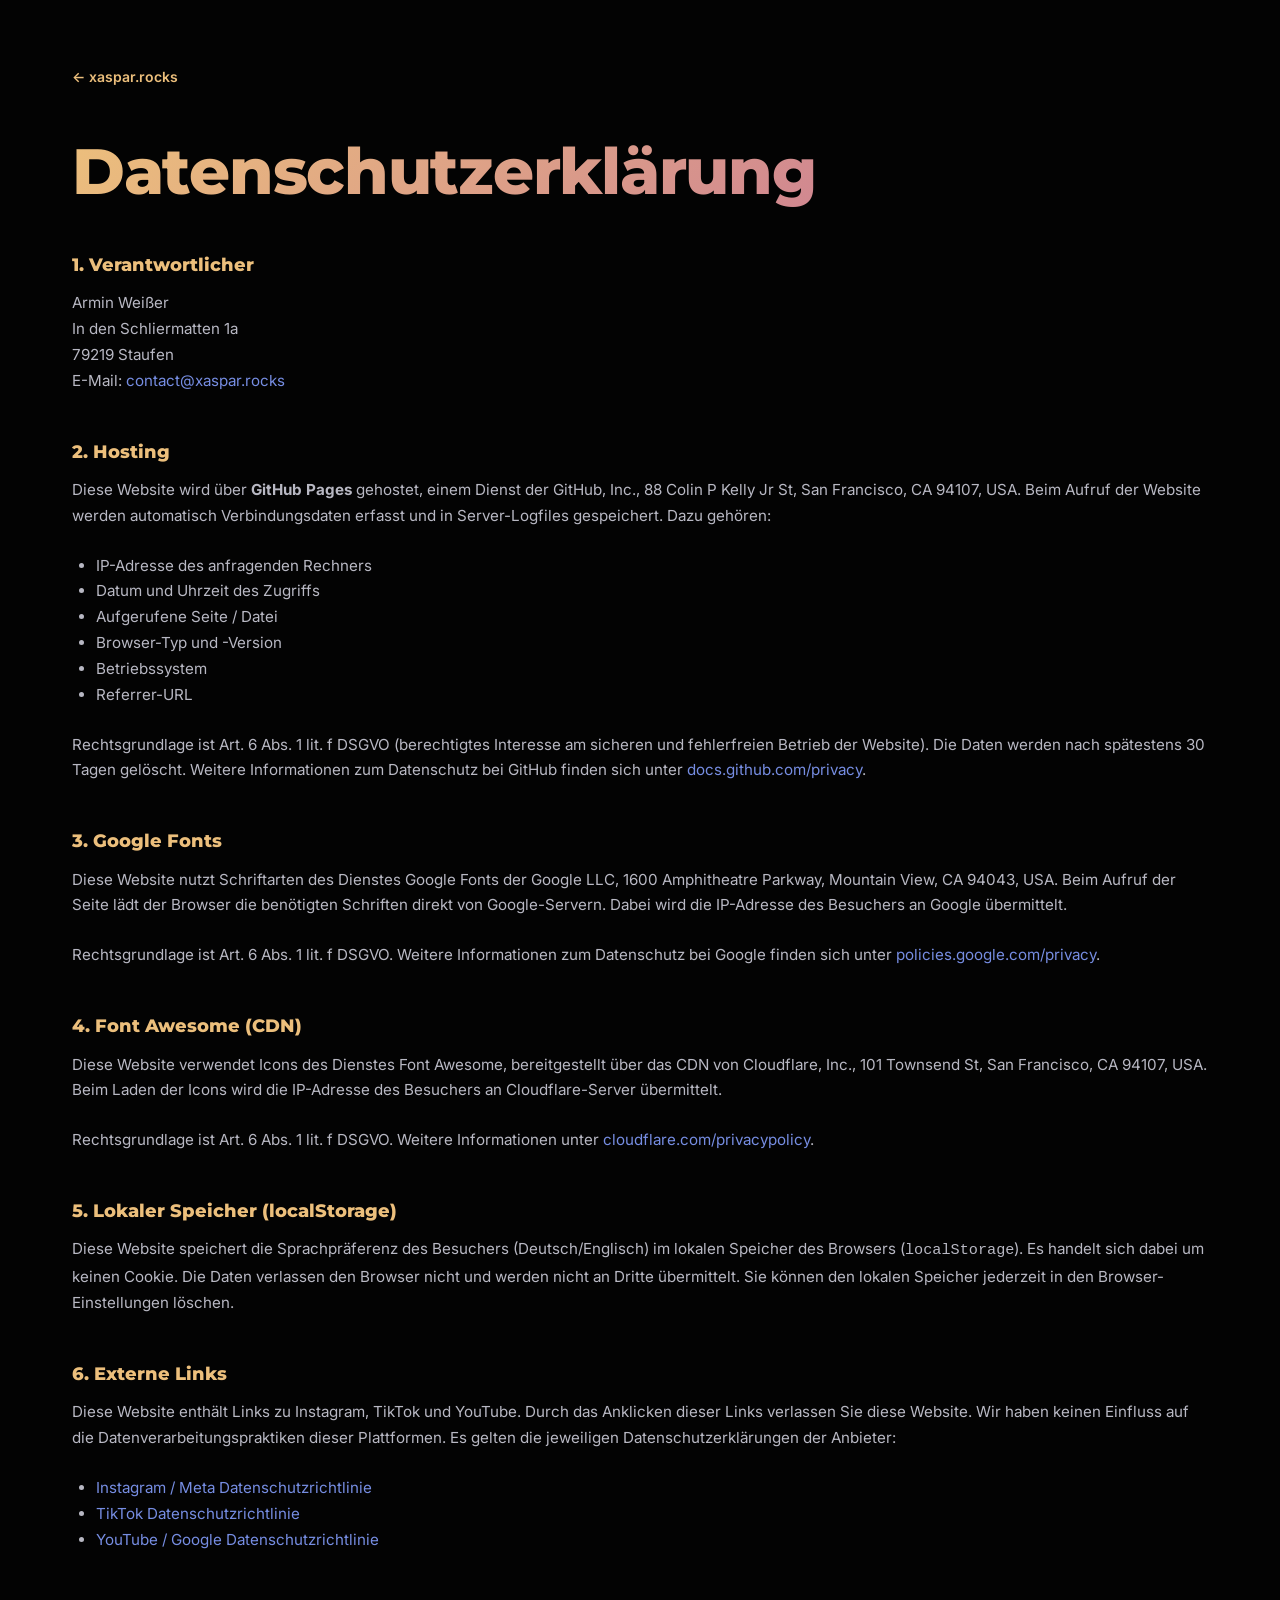
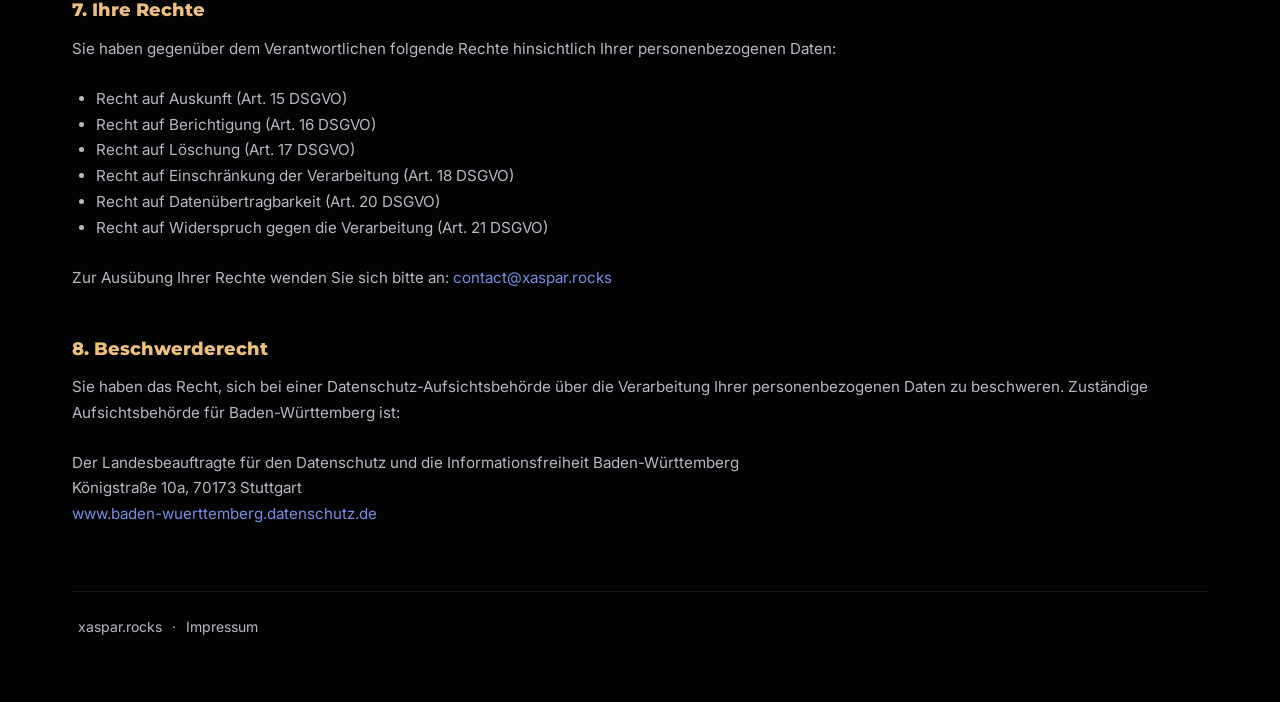
==== datenschutz.html @ b69ddec2 "Version 1" ====
<!DOCTYPE html>
<html lang="de">
<head>
    <meta charset="UTF-8">
    <meta name="viewport" content="width=device-width, initial-scale=1.0">
    <meta name="robots" content="noindex, nofollow">
    <title>Datenschutzerklärung — XasPar</title>
    <link rel="stylesheet" href="styles.css">
    <link rel="preconnect" href="https://fonts.googleapis.com">
    <link rel="preconnect" href="https://fonts.gstatic.com" crossorigin>
    <link href="https://fonts.googleapis.com/css2?family=Inter:wght@400;500;600;700&family=Montserrat:wght@700;800;900&display=swap" rel="stylesheet">
</head>
<body>
    <div class="legal-page">
        <div class="container">

            <a href="index.html" class="legal-back">← xaspar.rocks</a>

            <h1>Datenschutzerklärung</h1>

            <h2>1. Verantwortlicher</h2>
            <p>
                Armin Weißer<br>
                In den Schliermatten 1a<br>
                79219 Staufen<br>
                E-Mail: <a href="mailto:contact@xaspar.rocks">contact@xaspar.rocks</a>
            </p>

            <h2>2. Hosting</h2>
            <p>Diese Website wird über <strong>GitHub Pages</strong> gehostet, einem Dienst der GitHub, Inc., 88 Colin P Kelly Jr St, San Francisco, CA 94107, USA. Beim Aufruf der Website werden automatisch Verbindungsdaten erfasst und in Server-Logfiles gespeichert. Dazu gehören:</p>
            <ul>
                <li>IP-Adresse des anfragenden Rechners</li>
                <li>Datum und Uhrzeit des Zugriffs</li>
                <li>Aufgerufene Seite / Datei</li>
                <li>Browser-Typ und -Version</li>
                <li>Betriebssystem</li>
                <li>Referrer-URL</li>
            </ul>
            <p>Rechtsgrundlage ist Art. 6 Abs. 1 lit. f DSGVO (berechtigtes Interesse am sicheren und fehlerfreien Betrieb der Website). Die Daten werden nach spätestens 30 Tagen gelöscht. Weitere Informationen zum Datenschutz bei GitHub finden sich unter <a href="https://docs.github.com/en/site-policy/privacy-policies/github-general-privacy-statement" target="_blank" rel="noopener noreferrer">docs.github.com/privacy</a>.</p>

            <h2>3. Google Fonts</h2>
            <p>Diese Website nutzt Schriftarten des Dienstes Google Fonts der Google LLC, 1600 Amphitheatre Parkway, Mountain View, CA 94043, USA. Beim Aufruf der Seite lädt der Browser die benötigten Schriften direkt von Google-Servern. Dabei wird die IP-Adresse des Besuchers an Google übermittelt.</p>
            <p>Rechtsgrundlage ist Art. 6 Abs. 1 lit. f DSGVO. Weitere Informationen zum Datenschutz bei Google finden sich unter <a href="https://policies.google.com/privacy" target="_blank" rel="noopener noreferrer">policies.google.com/privacy</a>.</p>

            <h2>4. Font Awesome (CDN)</h2>
            <p>Diese Website verwendet Icons des Dienstes Font Awesome, bereitgestellt über das CDN von Cloudflare, Inc., 101 Townsend St, San Francisco, CA 94107, USA. Beim Laden der Icons wird die IP-Adresse des Besuchers an Cloudflare-Server übermittelt.</p>
            <p>Rechtsgrundlage ist Art. 6 Abs. 1 lit. f DSGVO. Weitere Informationen unter <a href="https://www.cloudflare.com/privacypolicy/" target="_blank" rel="noopener noreferrer">cloudflare.com/privacypolicy</a>.</p>

            <h2>5. Lokaler Speicher (localStorage)</h2>
            <p>Diese Website speichert die Sprachpräferenz des Besuchers (Deutsch/Englisch) im lokalen Speicher des Browsers (<code>localStorage</code>). Es handelt sich dabei um keinen Cookie. Die Daten verlassen den Browser nicht und werden nicht an Dritte übermittelt. Sie können den lokalen Speicher jederzeit in den Browser-Einstellungen löschen.</p>

            <h2>6. Externe Links</h2>
            <p>Diese Website enthält Links zu Instagram, TikTok und YouTube. Durch das Anklicken dieser Links verlassen Sie diese Website. Wir haben keinen Einfluss auf die Datenverarbeitungspraktiken dieser Plattformen. Es gelten die jeweiligen Datenschutzerklärungen der Anbieter:</p>
            <ul>
                <li><a href="https://privacycenter.instagram.com/" target="_blank" rel="noopener noreferrer">Instagram / Meta Datenschutzrichtlinie</a></li>
                <li><a href="https://www.tiktok.com/legal/page/eea/privacy-policy/de-DE" target="_blank" rel="noopener noreferrer">TikTok Datenschutzrichtlinie</a></li>
                <li><a href="https://policies.google.com/privacy" target="_blank" rel="noopener noreferrer">YouTube / Google Datenschutzrichtlinie</a></li>
            </ul>

            <h2>7. Ihre Rechte</h2>
            <p>Sie haben gegenüber dem Verantwortlichen folgende Rechte hinsichtlich Ihrer personenbezogenen Daten:</p>
            <ul>
                <li>Recht auf Auskunft (Art. 15 DSGVO)</li>
                <li>Recht auf Berichtigung (Art. 16 DSGVO)</li>
                <li>Recht auf Löschung (Art. 17 DSGVO)</li>
                <li>Recht auf Einschränkung der Verarbeitung (Art. 18 DSGVO)</li>
                <li>Recht auf Datenübertragbarkeit (Art. 20 DSGVO)</li>
                <li>Recht auf Widerspruch gegen die Verarbeitung (Art. 21 DSGVO)</li>
            </ul>
            <p>Zur Ausübung Ihrer Rechte wenden Sie sich bitte an: <a href="mailto:contact@xaspar.rocks">contact@xaspar.rocks</a></p>

            <h2>8. Beschwerderecht</h2>
            <p>Sie haben das Recht, sich bei einer Datenschutz-Aufsichtsbehörde über die Verarbeitung Ihrer personenbezogenen Daten zu beschweren. Zuständige Aufsichtsbehörde für Baden-Württemberg ist:</p>
            <p>
                Der Landesbeauftragte für den Datenschutz und die Informationsfreiheit Baden-Württemberg<br>
                Königstraße 10a, 70173 Stuttgart<br>
                <a href="https://www.baden-wuerttemberg.datenschutz.de" target="_blank" rel="noopener noreferrer">www.baden-wuerttemberg.datenschutz.de</a>
            </p>

            <footer class="legal-footer">
                <a href="index.html">xaspar.rocks</a>
                <span>·</span>
                <a href="impressum.html">Impressum</a>
            </footer>

        </div>
    </div>
</body>
</html>
---- styles.css ----
/* =============================================
   XasPar Brand — CSS Design System
   Color Palette: Urban Dark + Gold/Neon Accents
   ============================================= */

:root {
    /* Color Palette */
    --bg-night-black: #030303;
    --bg-elevated-dark: #0B0B10;
    --bg-soft-charcoal: #17171F;
    --text-primary: #F4F4F4;
    --text-secondary: #B8B8C3;
    --accent-gold: #ECBF7C;
    --accent-amber: #BA7F4A;
    --accent-violet: #C46D9A;
    --accent-blue: #768DE2;
    --accent-deep-blue: #10225A;
    
    /* Typography */
    --font-display: 'Montserrat', sans-serif;
    --font-body: 'Inter', sans-serif;
    
    /* Spacing */
    --spacing-xs: 0.5rem;
    --spacing-sm: 1rem;
    --spacing-md: 1.5rem;
    --spacing-lg: 2rem;
    --spacing-xl: 3rem;
    --spacing-2xl: 4rem;
    
    /* Border Radius */
    --radius-sm: 0.375rem;
    --radius-md: 0.5rem;
    --radius-lg: 0.75rem;
    
    /* Shadows */
    --shadow-sm: 0 1px 2px rgba(0, 0, 0, 0.5);
    --shadow-md: 0 4px 6px rgba(0, 0, 0, 0.7);
    --shadow-lg: 0 10px 15px rgba(0, 0, 0, 0.9);
}

/* =============================================
   GLOBAL STYLES
   ============================================= */

* {
    margin: 0;
    padding: 0;
    box-sizing: border-box;
}

html {
    scroll-behavior: smooth;
}

body {
    font-family: var(--font-body);
    background-color: var(--bg-night-black);
    color: var(--text-primary);
    line-height: 1.6;
    overflow-x: hidden;
}

/* =============================================
   TYPOGRAPHY
   ============================================= */

h1, h2, h3, h4, h5, h6 {
    font-family: var(--font-display);
    font-weight: 800;
    line-height: 1.1;
    margin-bottom: var(--spacing-md);
}

h1 {
    font-size: clamp(2rem, 8vw, 4rem);
    letter-spacing: -0.02em;
}

h2 {
    font-size: clamp(1.75rem, 6vw, 3rem);
}

h3 {
    font-size: clamp(1.25rem, 4vw, 1.75rem);
}

p {
    margin-bottom: var(--spacing-md);
    color: var(--text-secondary);
}

p.lead {
    font-size: 1.125rem;
    color: var(--text-primary);
    margin-bottom: var(--spacing-lg);
    line-height: 1.7;
}

a {
    color: var(--accent-blue);
    text-decoration: none;
    transition: color 0.3s ease;
}

a:hover {
    color: var(--accent-gold);
}

/* =============================================
   LAYOUT & CONTAINER
   ============================================= */

.container {
    width: 100%;
    max-width: 1200px;
    margin: 0 auto;
    padding: 0 var(--spacing-lg);
}

section {
    padding: var(--spacing-2xl) 0;
}

section[id] {
    scroll-margin-top: 20px;
}

.section-title {
    text-align: center;
    margin-bottom: var(--spacing-2xl);
    background: linear-gradient(135deg, var(--accent-gold), var(--accent-violet));
    -webkit-background-clip: text;
    -webkit-text-fill-color: transparent;
    background-clip: text;
}

/* =============================================
   HERO SECTION
   ============================================= */

.hero {
    position: relative;
    min-height: 100vh;
    display: flex;
    align-items: center;
    justify-content: center;
    overflow: hidden;
    padding: var(--spacing-2xl) var(--spacing-lg);
}

.hero-background {
    position: absolute;
    inset: 0;
    background: var(--bg-night-black);
    z-index: -1;
}



.hero-content {
    position: relative;
    z-index: 1;
    text-align: center;
    width: 100%;
}

.hero-logo {
    width: 100%;
    max-width: 500px;
    height: auto;
    object-fit: contain;
}

/* =============================================
   ABOUT SECTION
   ============================================= */

#about {
    background-color: var(--bg-elevated-dark);
    position: relative;
}

#about::before {
    content: '';
    position: absolute;
    top: 0;
    right: 0;
    width: 300px;
    height: 300px;
    background: radial-gradient(circle, var(--accent-blue) 0%, transparent 70%);
    opacity: 0.08;
}

.about-content {
    position: relative;
    z-index: 1;
}

.about-text {
    margin-bottom: var(--spacing-xl);
    max-width: 900px;
    margin-left: auto;
    margin-right: auto;
}

/* =============================================
   PERFORMANCE SECTION
   ============================================= */

#performance {
    background-color: var(--bg-night-black);
    position: relative;
}

#performance::after {
    content: '';
    position: absolute;
    bottom: 0;
    left: 0;
    width: 100%;
    height: 1px;
    background: linear-gradient(90deg, transparent, var(--accent-gold), transparent);
}

.performance-benefits {
    display: grid;
    grid-template-columns: repeat(auto-fit, minmax(280px, 1fr));
    gap: var(--spacing-lg);
    margin-bottom: var(--spacing-2xl);
}

.benefit-card {
    background: linear-gradient(135deg, var(--bg-elevated-dark), var(--bg-soft-charcoal));
    padding: var(--spacing-lg);
    border-radius: var(--radius-lg);
    border: 1px solid var(--bg-soft-charcoal);
    transition: all 0.3s ease;
    position: relative;
    overflow: hidden;
}

.benefit-card::before {
    content: '';
    position: absolute;
    top: 0;
    left: 0;
    right: 0;
    height: 3px;
    background: linear-gradient(90deg, var(--accent-gold), var(--accent-violet), var(--accent-blue));
    transform: scaleX(0);
    transform-origin: left;
    transition: transform 0.3s ease;
}

.benefit-card:hover {
    border-color: var(--accent-gold);
    transform: translateY(-4px);
    box-shadow: var(--shadow-md);
}

.benefit-card:hover::before {
    transform: scaleX(1);
}

.benefit-card h3 {
    color: var(--accent-gold);
    margin-bottom: var(--spacing-md);
}

.benefit-card p {
    color: var(--text-secondary);
    margin: 0;
}

.performance-highlight {
    background-color: var(--bg-elevated-dark);
    padding: var(--spacing-lg);
    border-radius: var(--radius-lg);
    border-left: 4px solid var(--accent-violet);
    margin-top: var(--spacing-xl);
}

.performance-highlight p {
    color: var(--text-primary);
    margin: 0;
    line-height: 1.8;
}

/* =============================================
   GALLERY PREVIEW SECTION
   ============================================= */

#gallery {
    background-color: var(--bg-elevated-dark);
}

.gallery-note {
    text-align: center;
    color: var(--text-secondary);
    margin-bottom: var(--spacing-xl);
}

.gallery-placeholder {
    background: linear-gradient(135deg, var(--bg-night-black), var(--accent-deep-blue));
    border: 2px dashed var(--accent-gold);
    border-radius: var(--radius-lg);
    padding: var(--spacing-2xl);
    text-align: center;
    min-height: 300px;
    display: flex;
    align-items: center;
    justify-content: center;
}

.placeholder-content {
    color: var(--text-secondary);
}

.placeholder-content p {
    font-size: 1rem;
    margin: 0;
}

/* =============================================
   CONNECT SECTION
   ============================================= */

#connect {
    background-color: var(--bg-night-black);
}

.connect-content {
    display: grid;
    grid-template-columns: repeat(auto-fit, minmax(280px, 1fr));
    gap: var(--spacing-xl);
}

.booking-card,
.social-links {
    background-color: var(--bg-elevated-dark);
    padding: var(--spacing-lg);
    border-radius: var(--radius-lg);
    border: 1px solid var(--bg-soft-charcoal);
}

.booking-card {
    border-top: 3px solid var(--accent-gold);
}

.social-links {
    border-top: 3px solid var(--accent-violet);
}

.booking-card h3,
.social-links h3 {
    color: var(--accent-gold);
}

.booking-instruction {
    background-color: var(--bg-soft-charcoal);
    padding: var(--spacing-md);
    border-radius: var(--radius-md);
    margin: var(--spacing-md) 0;
    color: var(--text-primary);
}

.booking-note {
    font-size: 0.9rem;
    color: var(--text-secondary);
}

.link {
    color: var(--accent-gold);
    font-weight: 600;
}

.link:hover {
    color: var(--accent-amber);
}

.social-icons {
    display: flex;
    gap: var(--spacing-lg);
    margin-top: var(--spacing-lg);
}

.social-icon {
    display: flex;
    align-items: center;
    justify-content: center;
    width: 48px;
    height: 48px;
    border-radius: 50%;
    background-color: var(--bg-soft-charcoal);
    color: var(--text-secondary);
    font-size: 1.375rem;
    transition: all 0.3s ease;
    text-decoration: none;
    border: 1px solid transparent;
}

.social-icon:hover {
    transform: translateY(-3px);
    border-color: var(--accent-gold);
    color: var(--accent-gold);
    background-color: var(--bg-elevated-dark);
    box-shadow: 0 5px 15px rgba(236, 191, 124, 0.15);
}

/* =============================================
   FOOTER
   ============================================= */

.footer {
    background-color: var(--bg-elevated-dark);
    border-top: 1px solid var(--bg-soft-charcoal);
    padding: var(--spacing-2xl) 0 var(--spacing-lg);
    margin-top: var(--spacing-2xl);
}

.footer-content {
    display: grid;
    grid-template-columns: repeat(auto-fit, minmax(200px, 1fr));
    gap: var(--spacing-xl);
    margin-bottom: var(--spacing-xl);
}

.footer-section h4 {
    color: var(--accent-gold);
    font-size: 1rem;
    margin-bottom: var(--spacing-md);
    text-transform: uppercase;
    letter-spacing: 0.05em;
}

.footer-section p,
.footer-section ul {
    color: var(--text-secondary);
    font-size: 0.9rem;
    line-height: 1.8;
}

.footer-section ul {
    list-style: none;
}

.footer-section a {
    color: var(--text-secondary);
    transition: color 0.3s ease;
}

.footer-section a:hover {
    color: var(--accent-gold);
}

.footer-bottom {
    text-align: center;
    padding-top: var(--spacing-lg);
    color: var(--text-secondary);
    font-size: 0.85rem;
}

/* Scroll to top button */
.scroll-top-btn {
    position: fixed;
    bottom: var(--spacing-lg);
    right: var(--spacing-lg);
    z-index: 1001;
    width: 44px;
    height: 44px;
    background: rgba(11, 11, 16, 0.85);
    backdrop-filter: blur(8px);
    border: 1px solid var(--bg-soft-charcoal);
    border-radius: 50%;
    color: var(--text-primary);
    font-size: 1rem;
    cursor: pointer;
    display: flex;
    align-items: center;
    justify-content: center;
    opacity: 0;
    pointer-events: none;
    transform: translateY(8px);
    transition: opacity 0.3s ease, transform 0.3s ease, border-color 0.2s ease;
}

.scroll-top-btn.visible {
    opacity: 1;
    pointer-events: all;
    transform: translateY(0);
}

.scroll-top-btn:hover {
    border-color: var(--accent-gold);
    color: var(--accent-gold);
}

/* =============================================
   MOBILE-FIRST RESPONSIVE DESIGN
   ============================================= */

/* Extra small devices (default, mobile-first) */
@media (max-width: 480px) {
    .container {
        padding: 0 var(--spacing-md);
    }

    section {
        padding: var(--spacing-xl) 0;
    }

    h1 {
        font-size: clamp(1.5rem, 6vw, 2.5rem);
    }

    h2 {
        font-size: clamp(1.25rem, 5vw, 2rem);
    }

    .hero {
        min-height: 85vh;
        padding: var(--spacing-xl) var(--spacing-md);
    }

    .hero-logo {
        max-width: 300px;
    }

    .performance-benefits {
        grid-template-columns: 1fr;
    }

    .social-buttons {
        grid-template-columns: 1fr;
    }

    .connect-content {
        grid-template-columns: 1fr;
    }
}

/* Small devices (tablets) */
@media (min-width: 481px) and (max-width: 768px) {
    .performance-benefits {
        grid-template-columns: repeat(2, 1fr);
    }
}

/* Medium devices and up (desktop) */
@media (min-width: 769px) {
    .hero {
        min-height: 100vh;
        padding: var(--spacing-2xl) var(--spacing-lg);
    }

    .hero-logo {
        max-width: 600px;
    }

    .performance-benefits {
        grid-template-columns: repeat(3, 1fr);
    }

    .connect-content {
        grid-template-columns: repeat(2, 1fr);
    }
}

/* Large devices */
@media (min-width: 1024px) {
    .hero::before {
        width: 600px;
        height: 600px;
        top: -40%;
        right: -10%;
    }

    .hero::after {
        width: 500px;
        height: 500px;
    }
}

/* =============================================
   LANGUAGE SWITCHER
   ============================================= */

.lang-switcher {
    position: fixed;
    top: var(--spacing-md);
    right: var(--spacing-md);
    z-index: 1000;
    display: flex;
    align-items: center;
    gap: 0.25rem;
    background-color: rgba(11, 11, 16, 0.85);
    backdrop-filter: blur(8px);
    border: 1px solid var(--bg-soft-charcoal);
    border-radius: var(--radius-md);
    padding: 0.375rem 0.75rem;
}

.lang-btn {
    background: none;
    border: none;
    color: var(--text-secondary);
    font-family: var(--font-display);
    font-size: 0.8rem;
    font-weight: 700;
    letter-spacing: 0.05em;
    cursor: pointer;
    padding: 0.25rem 0.375rem;
    border-radius: var(--radius-sm);
    transition: color 0.2s ease;
}

.lang-btn:hover {
    color: var(--text-primary);
}

.lang-btn.active {
    color: var(--accent-gold);
}

.lang-divider {
    color: var(--bg-soft-charcoal);
    font-size: 0.75rem;
    user-select: none;
}

/* =============================================
   ACCESSIBILITY
   ============================================= */

@media (prefers-reduced-motion: reduce) {
    *,
    *::before,
    *::after {
        animation-duration: 0.01ms !important;
        animation-iteration-count: 1 !important;
        transition-duration: 0.01ms !important;
    }

    html {
        scroll-behavior: auto;
    }
}

/* Focus styles for keyboard navigation */
a:focus,
button:focus {
    outline: 2px solid var(--accent-gold);
    outline-offset: 2px;
}

/* =============================================
   LEGAL PAGES (Impressum / Datenschutz)
   ============================================= */

.legal-page {
    min-height: 100vh;
    padding: var(--spacing-2xl) 0 var(--spacing-2xl);
}

.legal-back {
    display: inline-block;
    margin-bottom: var(--spacing-xl);
    color: var(--accent-gold);
    font-size: 0.875rem;
    font-weight: 600;
}

.legal-back:hover {
    color: var(--accent-amber);
}

.legal-page h1 {
    background: linear-gradient(135deg, var(--accent-gold), var(--accent-violet));
    -webkit-background-clip: text;
    -webkit-text-fill-color: transparent;
    background-clip: text;
    margin-bottom: var(--spacing-xl);
}

.legal-page h2 {
    font-size: 1.1rem;
    color: var(--accent-gold);
    margin-top: var(--spacing-xl);
    margin-bottom: var(--spacing-sm);
    -webkit-text-fill-color: var(--accent-gold);
}

.legal-page h3 {
    font-size: 0.95rem;
    color: var(--text-primary);
    margin-top: var(--spacing-md);
    margin-bottom: var(--spacing-xs);
    -webkit-text-fill-color: var(--text-primary);
}

.legal-page p,
.legal-page li {
    color: var(--text-secondary);
    font-size: 0.95rem;
    line-height: 1.7;
}

.legal-page ul {
    padding-left: var(--spacing-md);
    margin-bottom: var(--spacing-md);
}

.legal-footer {
    margin-top: var(--spacing-2xl);
    padding-top: var(--spacing-md);
    border-top: 1px solid var(--bg-soft-charcoal);
    font-size: 0.875rem;
    color: var(--text-secondary);
}

.legal-footer a {
    color: var(--text-secondary);
    margin: 0 0.375rem;
}

.legal-footer a:hover {
    color: var(--accent-gold);
}

/* Footer legal links */
.footer-legal-links {
    margin-top: var(--spacing-sm);
    font-size: 0.8rem;
}

.footer-legal-links a {
    color: var(--text-secondary);
}

.footer-legal-links a:hover {
    color: var(--accent-gold);
}

.footer-legal-links .footer-legal-sep {
    margin: 0 0.4rem;
    color: var(--bg-soft-charcoal);
}

/* =============================================
   HAMBURGER MENU
   ============================================= */

.hamburger-btn {
    position: fixed;
    top: var(--spacing-md);
    left: var(--spacing-md);
    z-index: 1001;
    background: rgba(11, 11, 16, 0.85);
    backdrop-filter: blur(8px);
    border: 1px solid var(--bg-soft-charcoal);
    border-radius: var(--radius-md);
    padding: 0.5rem 0.625rem;
    cursor: pointer;
    display: flex;
    flex-direction: column;
    gap: 5px;
}

.hamburger-btn span {
    display: block;
    width: 22px;
    height: 2px;
    background-color: var(--text-primary);
    border-radius: 2px;
    transition: transform 0.3s ease, opacity 0.3s ease;
}

.hamburger-btn.open span:nth-child(1) {
    transform: translateY(7px) rotate(45deg);
}

.hamburger-btn.open span:nth-child(2) {
    opacity: 0;
}

.hamburger-btn.open span:nth-child(3) {
    transform: translateY(-7px) rotate(-45deg);
}

.hamburger-overlay {
    position: fixed;
    inset: 0;
    background: rgba(3, 3, 3, 0.75);
    z-index: 999;
    opacity: 0;
    pointer-events: none;
    transition: opacity 0.3s ease;
}

.hamburger-overlay.open {
    opacity: 1;
    pointer-events: all;
}

.hamburger-nav {
    position: fixed;
    top: 0;
    left: 0;
    width: min(320px, 85vw);
    height: 100vh;
    background: var(--bg-elevated-dark);
    border-right: 1px solid var(--bg-soft-charcoal);
    z-index: 1000;
    transform: translateX(-100%);
    transition: transform 0.3s ease;
    padding: var(--spacing-2xl) var(--spacing-xl);
    display: flex;
    align-items: center;
}

.hamburger-nav ul {
    list-style: none;
    padding: 0;
    margin: 0;
    width: 100%;
}

.hamburger-nav ul li {
    margin-bottom: var(--spacing-lg);
}

.hamburger-nav ul li a {
    font-family: var(--font-display);
    font-size: clamp(1.5rem, 5vw, 2rem);
    font-weight: 800;
    color: var(--text-primary);
    text-decoration: none;
    transition: color 0.2s ease;
    display: block;
}

.hamburger-nav ul li a:hover {
    color: var(--accent-gold);
}

.hamburger-nav.open {
    transform: translateX(0);
}
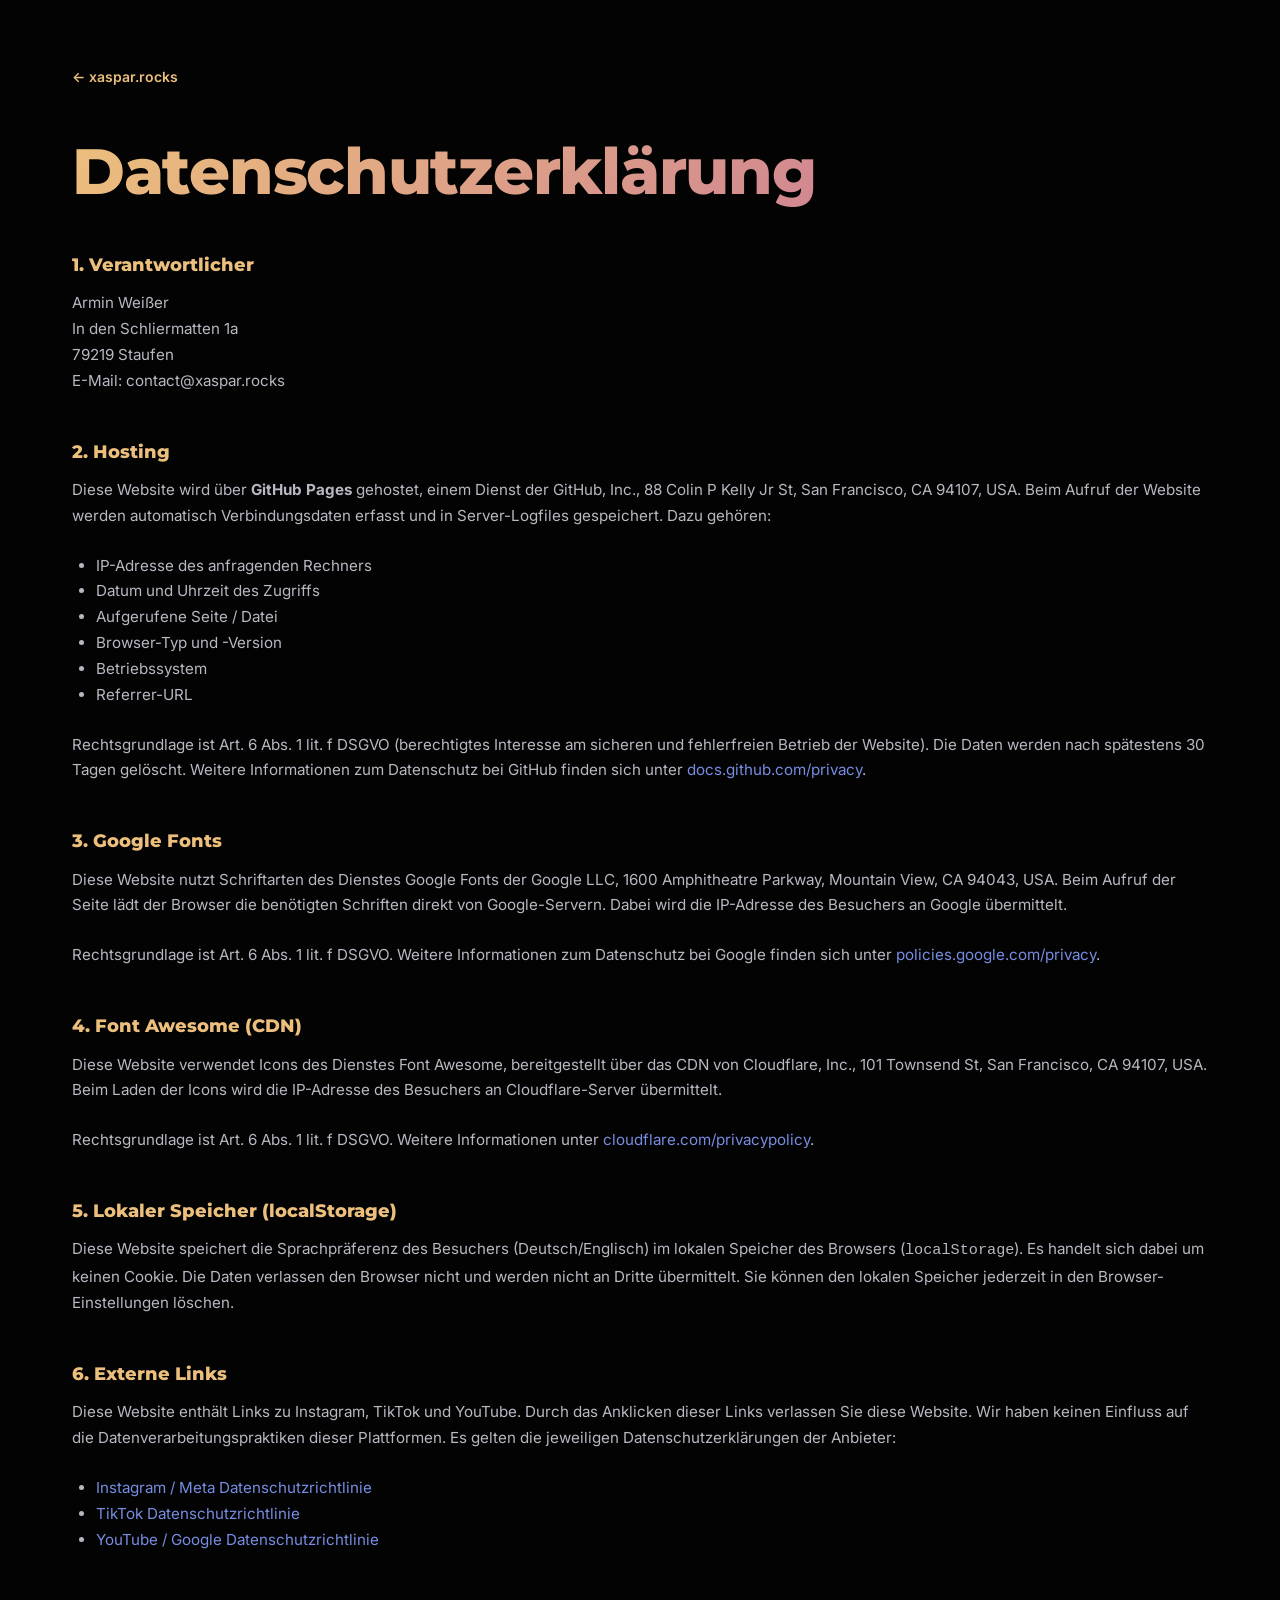
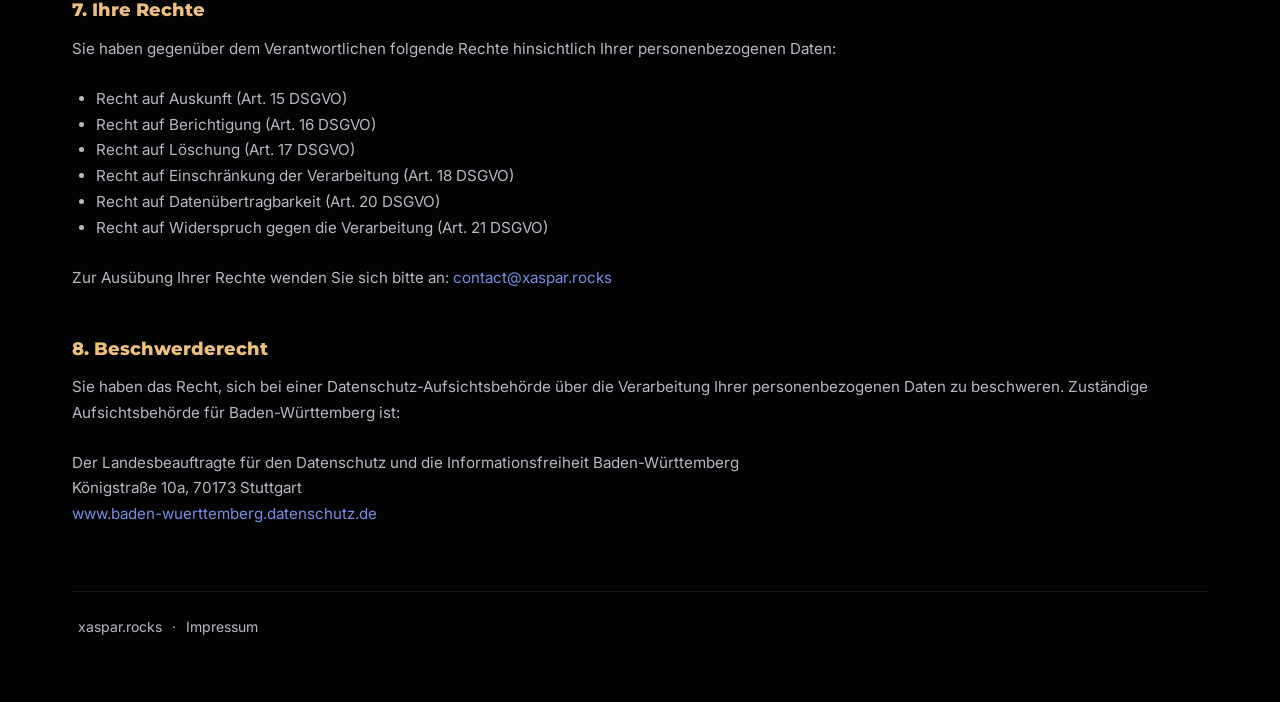
==== commit 1bd5023a: "Version 2" ====
--- a/datenschutz.html
+++ b/datenschutz.html
@@ -23,7 +23,7 @@
                 Armin Weißer<br>
                 In den Schliermatten 1a<br>
                 79219 Staufen<br>
-                E-Mail: <a href="mailto:contact@xaspar.rocks">contact@xaspar.rocks</a>
+                E-Mail: <span class="js-email" data-u="contact" data-d="xaspar.rocks"></span>
             </p>
 
             <h2>2. Hosting</h2>
@@ -67,7 +67,7 @@
                 <li>Recht auf Datenübertragbarkeit (Art. 20 DSGVO)</li>
                 <li>Recht auf Widerspruch gegen die Verarbeitung (Art. 21 DSGVO)</li>
             </ul>
-            <p>Zur Ausübung Ihrer Rechte wenden Sie sich bitte an: <a href="mailto:contact@xaspar.rocks">contact@xaspar.rocks</a></p>
+            <p>Zur Ausübung Ihrer Rechte wenden Sie sich bitte an: <a class="js-email" data-u="contact" data-d="xaspar.rocks"></a></p>
 
             <h2>8. Beschwerderecht</h2>
             <p>Sie haben das Recht, sich bei einer Datenschutz-Aufsichtsbehörde über die Verarbeitung Ihrer personenbezogenen Daten zu beschweren. Zuständige Aufsichtsbehörde für Baden-Württemberg ist:</p>
@@ -85,5 +85,12 @@
 
         </div>
     </div>
+    <script>
+        document.querySelectorAll('.js-email').forEach(function(el) {
+            var email = el.getAttribute('data-u') + '\u0040' + el.getAttribute('data-d');
+            if (el.tagName === 'A') { el.href = 'mailto:' + email; }
+            el.textContent = email;
+        });
+    </script>
 </body>
 </html>
--- a/styles.css
+++ b/styles.css
@@ -142,6 +142,7 @@
 .hero {
     position: relative;
     min-height: 100vh;
+    min-height: 100dvh;
     display: flex;
     align-items: center;
     justify-content: center;
